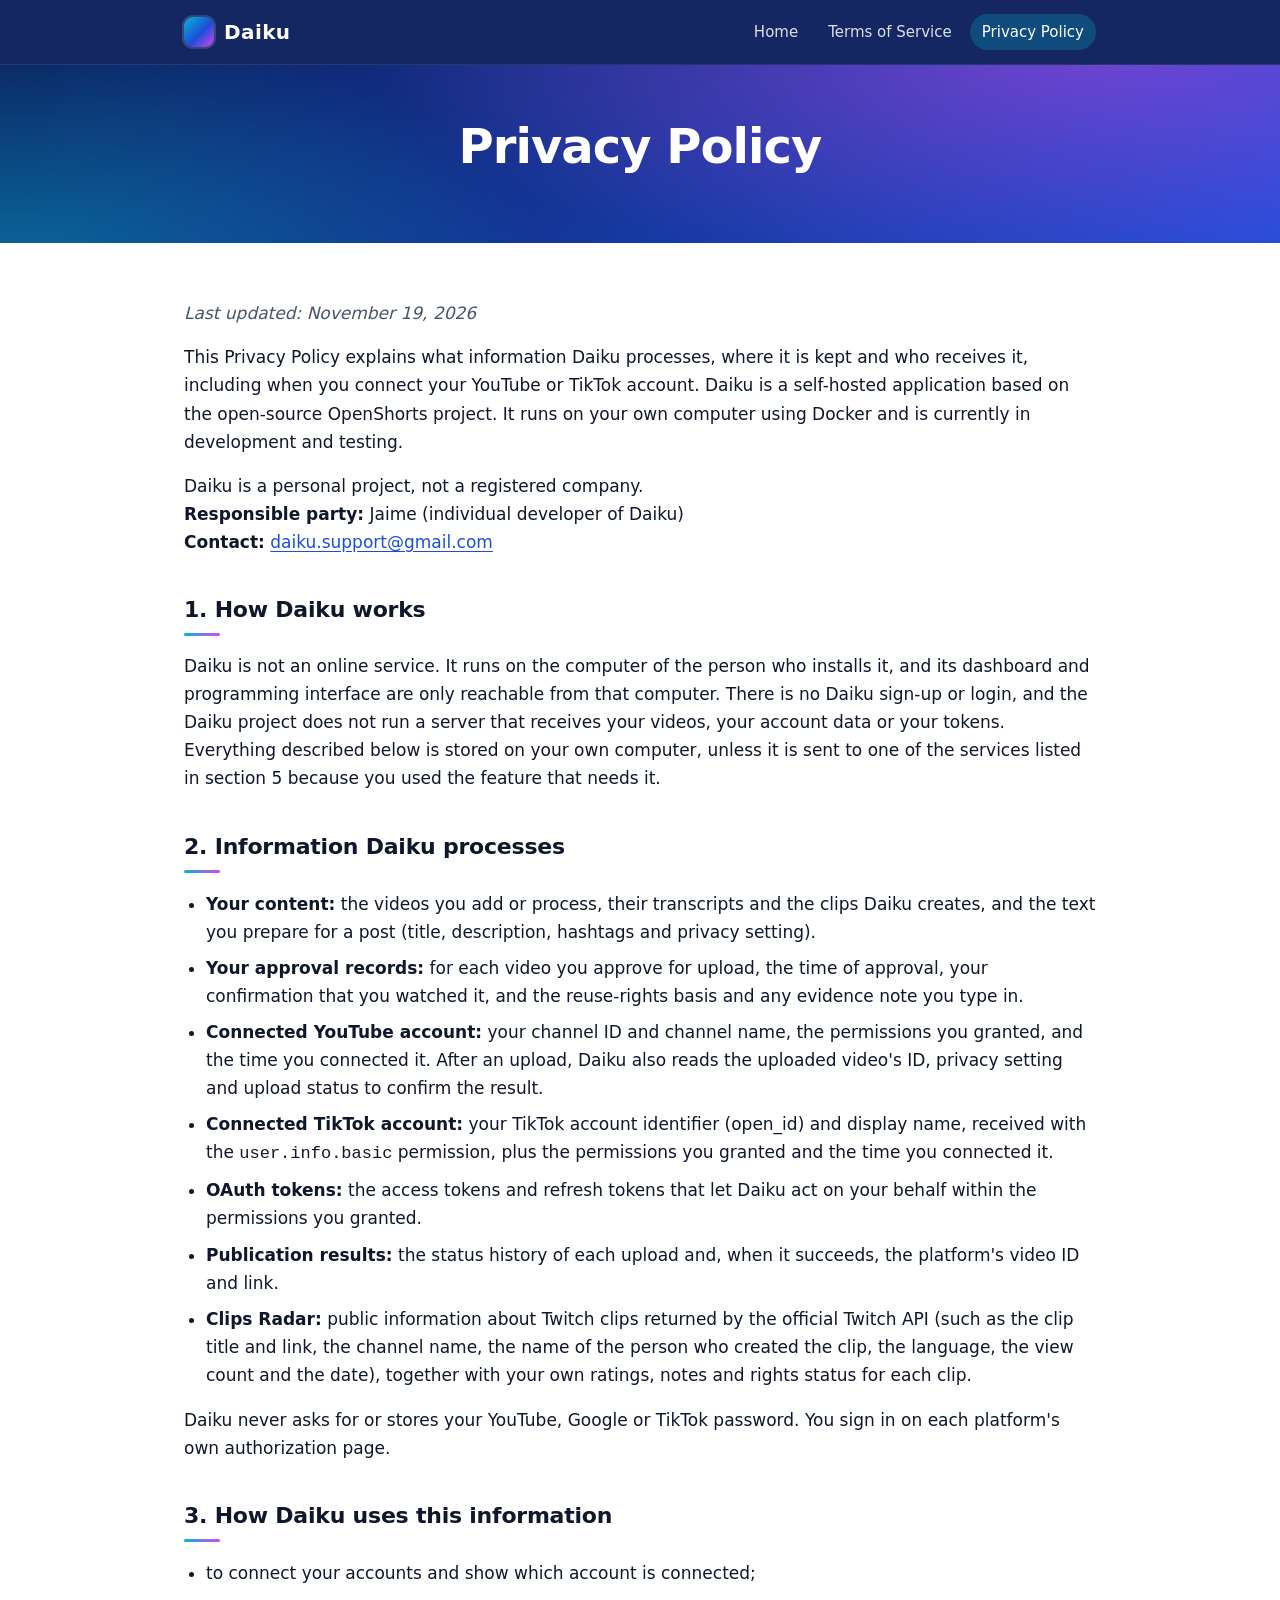
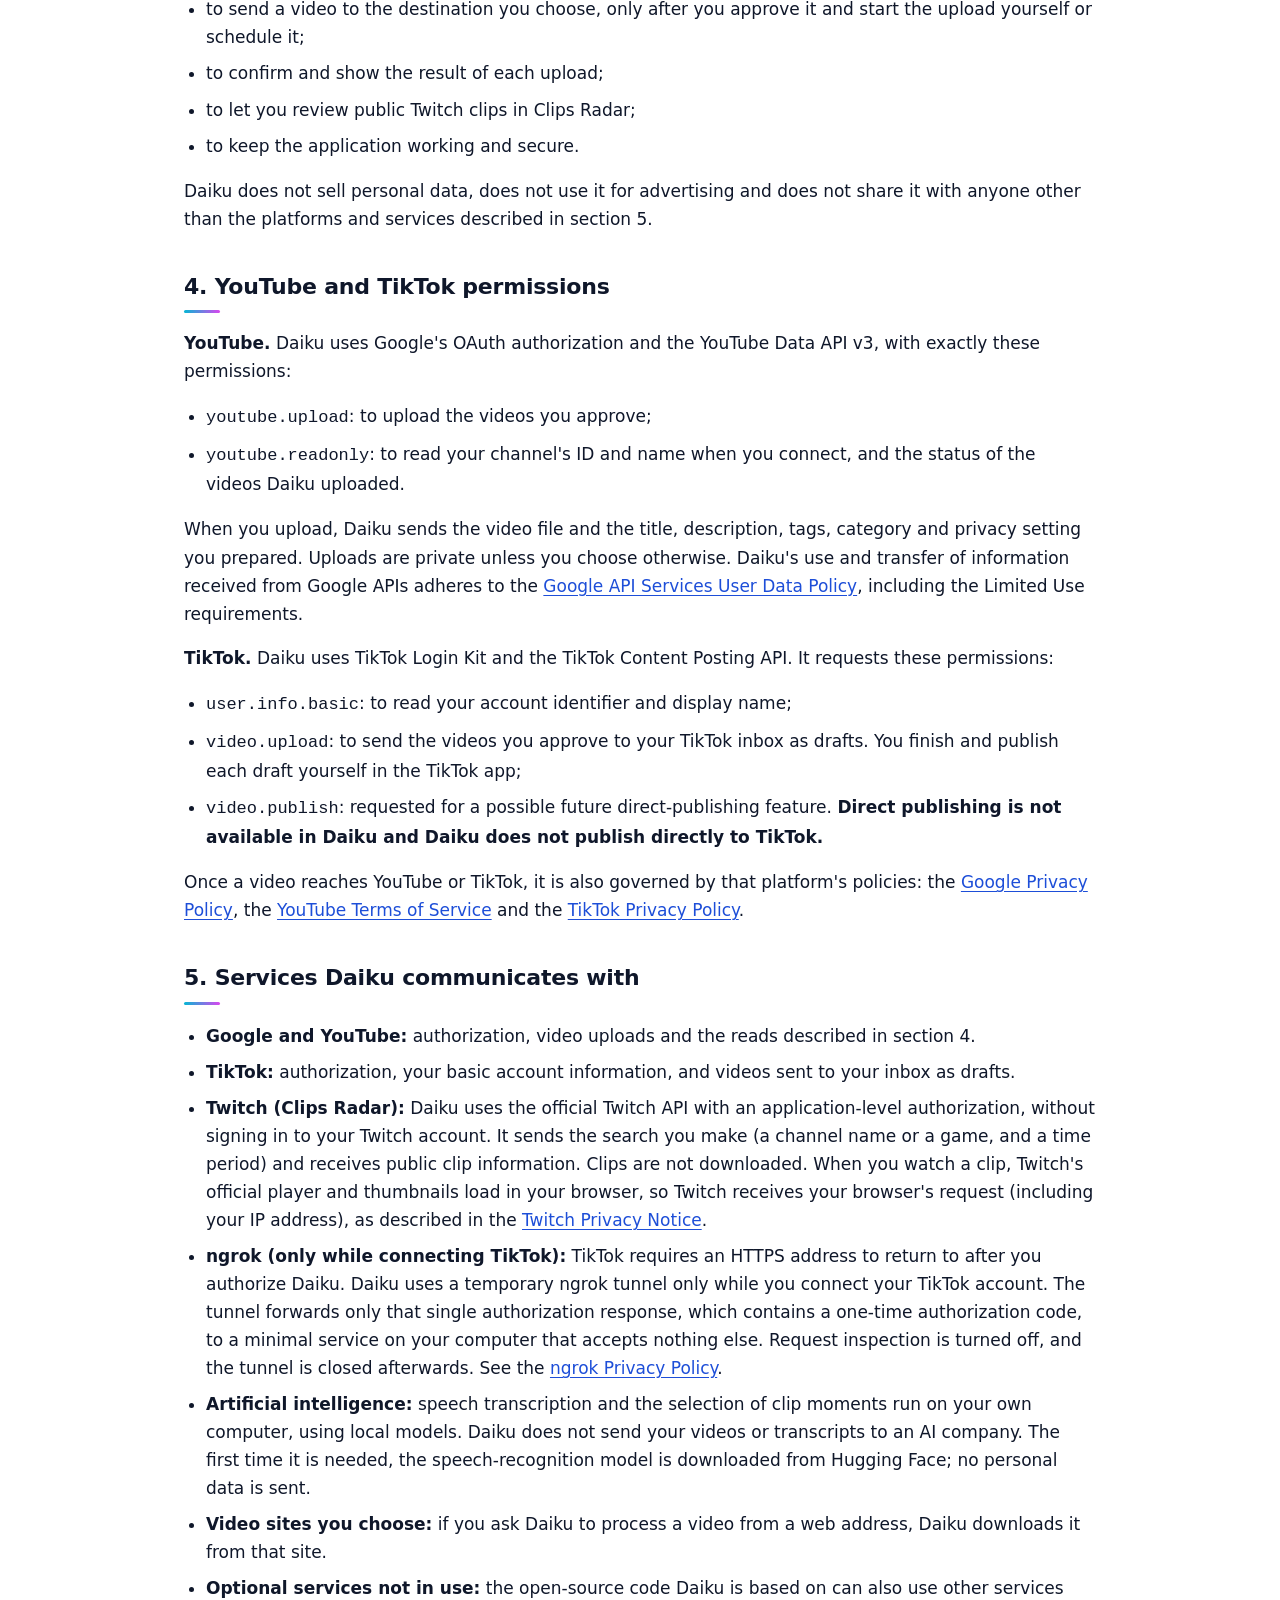
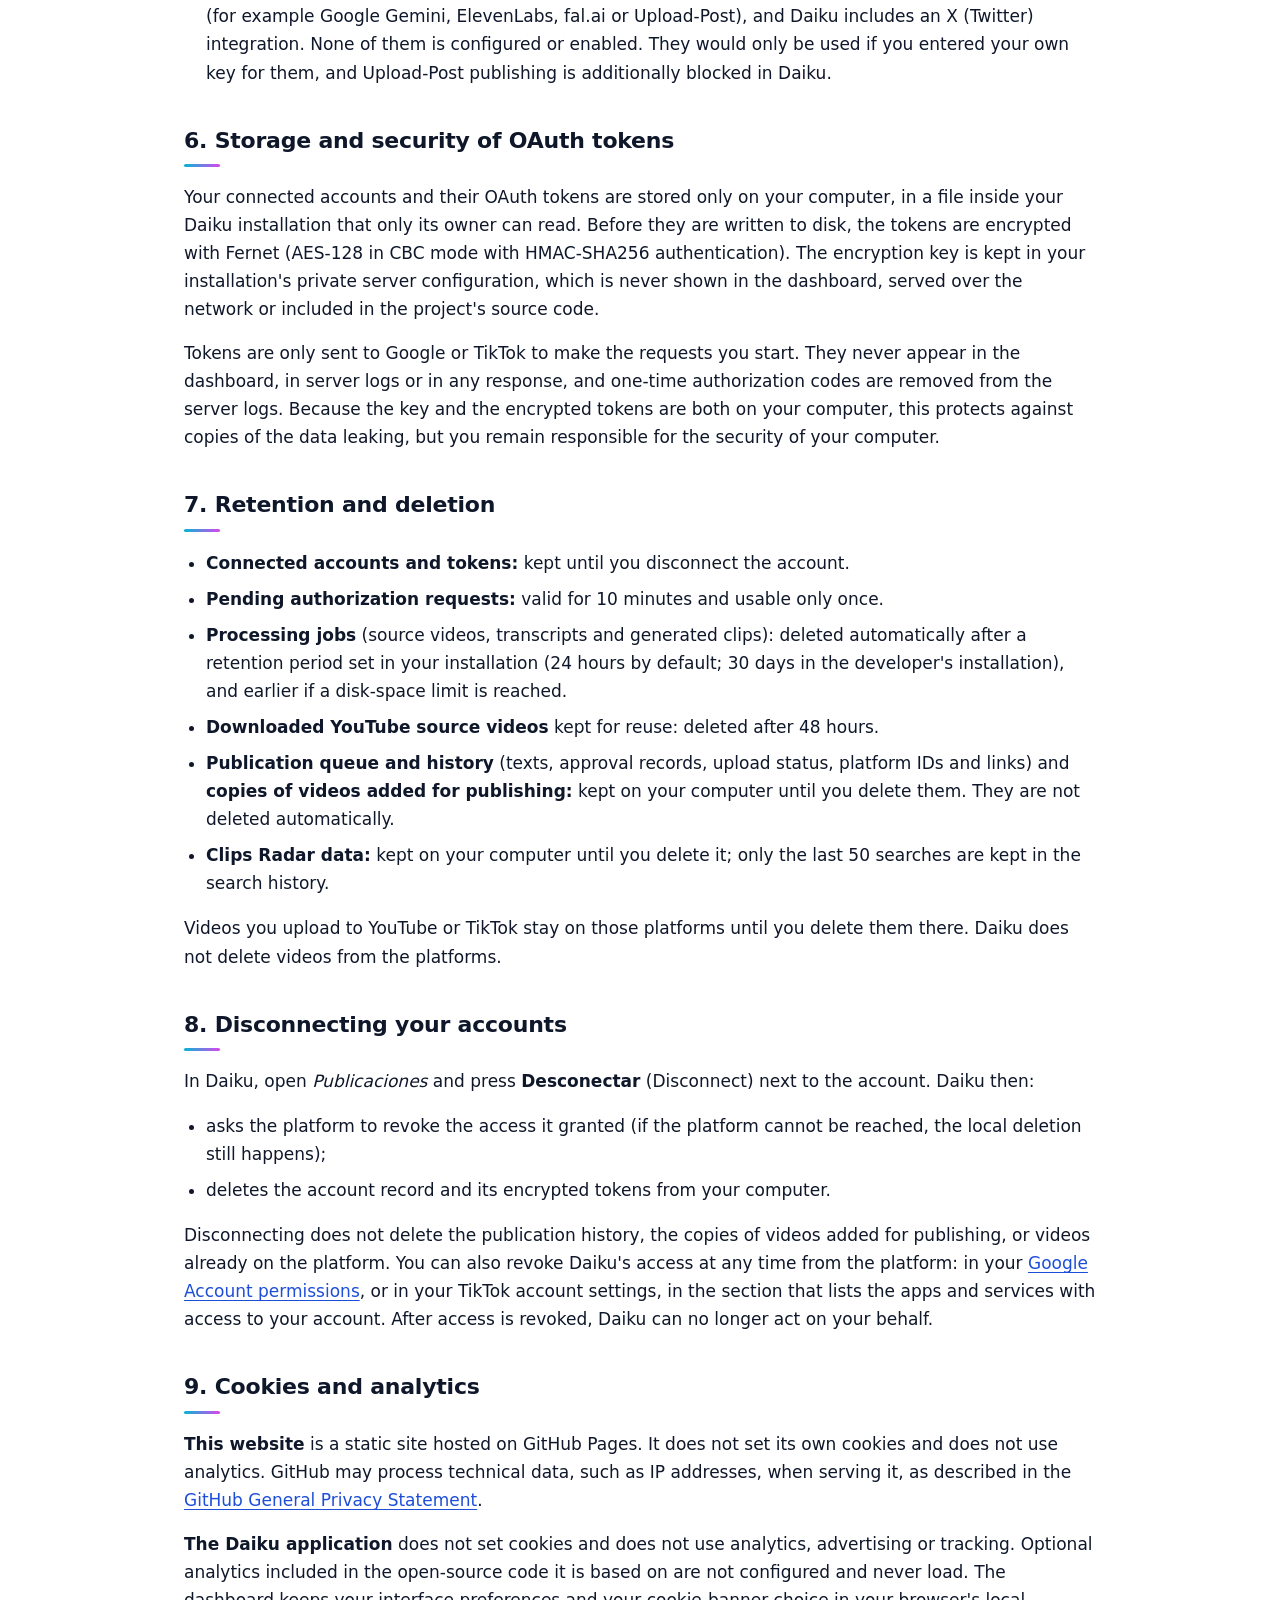
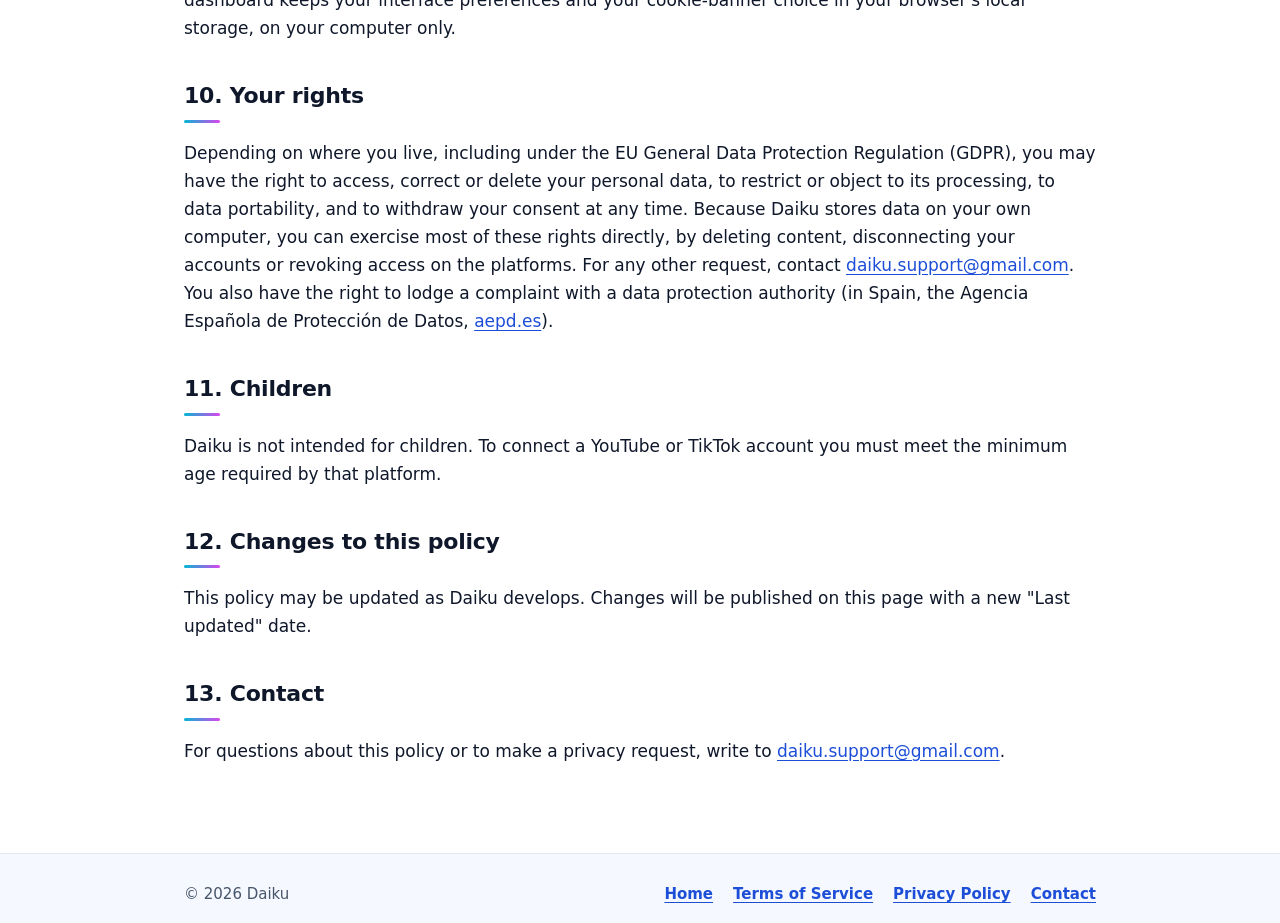
==== privacy/index.html @ e772967c "Daiku website: Home, Terms of Service and Privacy Policy" ====
<!DOCTYPE html>
<html lang="en">
<head>
  <meta charset="utf-8">
  <meta name="viewport" content="width=device-width, initial-scale=1">
  <title>Privacy Policy – Daiku</title>
  <meta name="description" content="Privacy Policy for Daiku.">
  <link rel="icon" href="data:,">
  <link rel="stylesheet" href="../assets/style.css">
</head>
<body>
  <header class="site-header">
    <div class="wrap">
      <a class="brand" href="../"><span class="brand-mark" aria-hidden="true"></span>Daiku</a>
      <nav class="nav" aria-label="Main">
        <a href="../">Home</a>
        <a href="../terms/">Terms of Service</a>
        <a href="./" aria-current="page">Privacy Policy</a>
      </nav>
    </div>
  </header>

  <section class="hero small">
    <div class="wrap"><h1>Privacy Policy</h1></div>
  </section>

  <main class="legal">
    <div class="wrap">
      <p class="meta">Last updated: November 19, 2026</p>
      <p>This Privacy Policy explains what information Daiku processes, where it is kept and who receives it, including when you connect your YouTube or TikTok account. Daiku is a self-hosted application based on the open-source OpenShorts project. It runs on your own computer using Docker and is currently in development and testing.</p>
      <p>Daiku is a personal project, not a registered company.<br>
        <strong>Responsible party:</strong> Jaime (individual developer of Daiku)<br>
        <strong>Contact:</strong> <a href="mailto:daiku.support@gmail.com">daiku.support@gmail.com</a></p>

      <h2>1. How Daiku works</h2>
      <p>Daiku is not an online service. It runs on the computer of the person who installs it, and its dashboard and programming interface are only reachable from that computer. There is no Daiku sign-up or login, and the Daiku project does not run a server that receives your videos, your account data or your tokens. Everything described below is stored on your own computer, unless it is sent to one of the services listed in section 5 because you used the feature that needs it.</p>

      <h2>2. Information Daiku processes</h2>
      <ul>
        <li><strong>Your content:</strong> the videos you add or process, their transcripts and the clips Daiku creates, and the text you prepare for a post (title, description, hashtags and privacy setting).</li>
        <li><strong>Your approval records:</strong> for each video you approve for upload, the time of approval, your confirmation that you watched it, and the reuse-rights basis and any evidence note you type in.</li>
        <li><strong>Connected YouTube account:</strong> your channel ID and channel name, the permissions you granted, and the time you connected it. After an upload, Daiku also reads the uploaded video's ID, privacy setting and upload status to confirm the result.</li>
        <li><strong>Connected TikTok account:</strong> your TikTok account identifier (open_id) and display name, received with the <code>user.info.basic</code> permission, plus the permissions you granted and the time you connected it.</li>
        <li><strong>OAuth tokens:</strong> the access tokens and refresh tokens that let Daiku act on your behalf within the permissions you granted.</li>
        <li><strong>Publication results:</strong> the status history of each upload and, when it succeeds, the platform's video ID and link.</li>
        <li><strong>Clips Radar:</strong> public information about Twitch clips returned by the official Twitch API (such as the clip title and link, the channel name, the name of the person who created the clip, the language, the view count and the date), together with your own ratings, notes and rights status for each clip.</li>
      </ul>
      <p>Daiku never asks for or stores your YouTube, Google or TikTok password. You sign in on each platform's own authorization page.</p>

      <h2>3. How Daiku uses this information</h2>
      <ul>
        <li>to connect your accounts and show which account is connected;</li>
        <li>to send a video to the destination you choose, only after you approve it and start the upload yourself or schedule it;</li>
        <li>to confirm and show the result of each upload;</li>
        <li>to let you review public Twitch clips in Clips Radar;</li>
        <li>to keep the application working and secure.</li>
      </ul>
      <p>Daiku does not sell personal data, does not use it for advertising and does not share it with anyone other than the platforms and services described in section 5.</p>

      <h2>4. YouTube and TikTok permissions</h2>
      <p><strong>YouTube.</strong> Daiku uses Google's OAuth authorization and the YouTube Data API v3, with exactly these permissions:</p>
      <ul>
        <li><code>youtube.upload</code>: to upload the videos you approve;</li>
        <li><code>youtube.readonly</code>: to read your channel's ID and name when you connect, and the status of the videos Daiku uploaded.</li>
      </ul>
      <p>When you upload, Daiku sends the video file and the title, description, tags, category and privacy setting you prepared. Uploads are private unless you choose otherwise. Daiku's use and transfer of information received from Google APIs adheres to the <a href="https://developers.google.com/terms/api-services-user-data-policy">Google API Services User Data Policy</a>, including the Limited Use requirements.</p>
      <p><strong>TikTok.</strong> Daiku uses TikTok Login Kit and the TikTok Content Posting API. It requests these permissions:</p>
      <ul>
        <li><code>user.info.basic</code>: to read your account identifier and display name;</li>
        <li><code>video.upload</code>: to send the videos you approve to your TikTok inbox as drafts. You finish and publish each draft yourself in the TikTok app;</li>
        <li><code>video.publish</code>: requested for a possible future direct-publishing feature. <strong>Direct publishing is not available in Daiku and Daiku does not publish directly to TikTok.</strong></li>
      </ul>
      <p>Once a video reaches YouTube or TikTok, it is also governed by that platform's policies: the <a href="https://policies.google.com/privacy">Google Privacy Policy</a>, the <a href="https://www.youtube.com/t/terms">YouTube Terms of Service</a> and the <a href="https://www.tiktok.com/legal/privacy-policy">TikTok Privacy Policy</a>.</p>

      <h2>5. Services Daiku communicates with</h2>
      <ul>
        <li><strong>Google and YouTube:</strong> authorization, video uploads and the reads described in section 4.</li>
        <li><strong>TikTok:</strong> authorization, your basic account information, and videos sent to your inbox as drafts.</li>
        <li><strong>Twitch (Clips Radar):</strong> Daiku uses the official Twitch API with an application-level authorization, without signing in to your Twitch account. It sends the search you make (a channel name or a game, and a time period) and receives public clip information. Clips are not downloaded. When you watch a clip, Twitch's official player and thumbnails load in your browser, so Twitch receives your browser's request (including your IP address), as described in the <a href="https://www.twitch.tv/p/legal/privacy-notice/">Twitch Privacy Notice</a>.</li>
        <li><strong>ngrok (only while connecting TikTok):</strong> TikTok requires an HTTPS address to return to after you authorize Daiku. Daiku uses a temporary ngrok tunnel only while you connect your TikTok account. The tunnel forwards only that single authorization response, which contains a one-time authorization code, to a minimal service on your computer that accepts nothing else. Request inspection is turned off, and the tunnel is closed afterwards. See the <a href="https://ngrok.com/privacy">ngrok Privacy Policy</a>.</li>
        <li><strong>Artificial intelligence:</strong> speech transcription and the selection of clip moments run on your own computer, using local models. Daiku does not send your videos or transcripts to an AI company. The first time it is needed, the speech-recognition model is downloaded from Hugging Face; no personal data is sent.</li>
        <li><strong>Video sites you choose:</strong> if you ask Daiku to process a video from a web address, Daiku downloads it from that site.</li>
        <li><strong>Optional services not in use:</strong> the open-source code Daiku is based on can also use other services (for example Google Gemini, ElevenLabs, fal.ai or Upload-Post), and Daiku includes an X (Twitter) integration. None of them is configured or enabled. They would only be used if you entered your own key for them, and Upload-Post publishing is additionally blocked in Daiku.</li>
      </ul>

      <h2>6. Storage and security of OAuth tokens</h2>
      <p>Your connected accounts and their OAuth tokens are stored only on your computer, in a file inside your Daiku installation that only its owner can read. Before they are written to disk, the tokens are encrypted with Fernet (AES-128 in CBC mode with HMAC-SHA256 authentication). The encryption key is kept in your installation's private server configuration, which is never shown in the dashboard, served over the network or included in the project's source code.</p>
      <p>Tokens are only sent to Google or TikTok to make the requests you start. They never appear in the dashboard, in server logs or in any response, and one-time authorization codes are removed from the server logs. Because the key and the encrypted tokens are both on your computer, this protects against copies of the data leaking, but you remain responsible for the security of your computer.</p>

      <h2>7. Retention and deletion</h2>
      <ul>
        <li><strong>Connected accounts and tokens:</strong> kept until you disconnect the account.</li>
        <li><strong>Pending authorization requests:</strong> valid for 10 minutes and usable only once.</li>
        <li><strong>Processing jobs</strong> (source videos, transcripts and generated clips): deleted automatically after a retention period set in your installation (24 hours by default; 30 days in the developer's installation), and earlier if a disk-space limit is reached.</li>
        <li><strong>Downloaded YouTube source videos</strong> kept for reuse: deleted after 48 hours.</li>
        <li><strong>Publication queue and history</strong> (texts, approval records, upload status, platform IDs and links) and <strong>copies of videos added for publishing:</strong> kept on your computer until you delete them. They are not deleted automatically.</li>
        <li><strong>Clips Radar data:</strong> kept on your computer until you delete it; only the last 50 searches are kept in the search history.</li>
      </ul>
      <p>Videos you upload to YouTube or TikTok stay on those platforms until you delete them there. Daiku does not delete videos from the platforms.</p>

      <h2>8. Disconnecting your accounts</h2>
      <p>In Daiku, open <em>Publicaciones</em> and press <strong>Desconectar</strong> (Disconnect) next to the account. Daiku then:</p>
      <ul>
        <li>asks the platform to revoke the access it granted (if the platform cannot be reached, the local deletion still happens);</li>
        <li>deletes the account record and its encrypted tokens from your computer.</li>
      </ul>
      <p>Disconnecting does not delete the publication history, the copies of videos added for publishing, or videos already on the platform. You can also revoke Daiku's access at any time from the platform: in your <a href="https://myaccount.google.com/permissions">Google Account permissions</a>, or in your TikTok account settings, in the section that lists the apps and services with access to your account. After access is revoked, Daiku can no longer act on your behalf.</p>

      <h2>9. Cookies and analytics</h2>
      <p><strong>This website</strong> is a static site hosted on GitHub Pages. It does not set its own cookies and does not use analytics. GitHub may process technical data, such as IP addresses, when serving it, as described in the <a href="https://docs.github.com/en/site-policy/privacy-policies/github-general-privacy-statement">GitHub General Privacy Statement</a>.</p>
      <p><strong>The Daiku application</strong> does not set cookies and does not use analytics, advertising or tracking. Optional analytics included in the open-source code it is based on are not configured and never load. The dashboard keeps your interface preferences and your cookie-banner choice in your browser's local storage, on your computer only.</p>

      <h2>10. Your rights</h2>
      <p>Depending on where you live, including under the EU General Data Protection Regulation (GDPR), you may have the right to access, correct or delete your personal data, to restrict or object to its processing, to data portability, and to withdraw your consent at any time. Because Daiku stores data on your own computer, you can exercise most of these rights directly, by deleting content, disconnecting your accounts or revoking access on the platforms. For any other request, contact <a href="mailto:daiku.support@gmail.com">daiku.support@gmail.com</a>. You also have the right to lodge a complaint with a data protection authority (in Spain, the Agencia Española de Protección de Datos, <a href="https://www.aepd.es">aepd.es</a>).</p>

      <h2>11. Children</h2>
      <p>Daiku is not intended for children. To connect a YouTube or TikTok account you must meet the minimum age required by that platform.</p>

      <h2>12. Changes to this policy</h2>
      <p>This policy may be updated as Daiku develops. Changes will be published on this page with a new "Last updated" date.</p>

      <h2>13. Contact</h2>
      <p>For questions about this policy or to make a privacy request, write to <a href="mailto:daiku.support@gmail.com">daiku.support@gmail.com</a>.</p>
    </div>
  </main>

  <footer class="site-footer">
    <div class="wrap">
      <span>© 2026 Daiku</span>
      <nav class="footer-links" aria-label="Legal">
        <a href="../">Home</a>
        <a href="../terms/">Terms of Service</a>
        <a href="./">Privacy Policy</a>
        <a href="mailto:daiku.support@gmail.com">Contact</a>
      </nav>
    </div>
  </footer>
</body>
</html>
---- assets/style.css ----
:root {
  --blue: #1d4ed8;
  --blue-dark: #0b1f5c;
  --cyan: #06b6d4;
  --magenta: #d946ef;
  --white: #ffffff;
  --ink: #0f172a;
  --muted: #475569;
  --line: #e2e8f0;
  --soft: #f5f8ff;
  --radius: 14px;
  --max: 960px;
}

* { box-sizing: border-box; }

html { -webkit-text-size-adjust: 100%; }

body {
  margin: 0;
  font-family: "Inter", system-ui, -apple-system, "Segoe UI", Roboto, Helvetica, Arial, sans-serif;
  font-size: 17px;
  line-height: 1.65;
  color: var(--ink);
  background: var(--white);
}

a { color: var(--blue); text-underline-offset: 3px; }
a:hover { color: var(--magenta); }
a:focus-visible { outline: 3px solid var(--cyan); outline-offset: 2px; border-radius: 4px; }

.wrap { width: 100%; max-width: var(--max); margin: 0 auto; padding: 0 24px; }

/* Header */
.site-header {
  position: sticky; top: 0; z-index: 10;
  background: rgba(11, 31, 92, 0.96);
  backdrop-filter: blur(8px);
  border-bottom: 1px solid rgba(255,255,255,0.08);
}
.site-header .wrap {
  display: flex; align-items: center; justify-content: space-between;
  gap: 16px; min-height: 64px; flex-wrap: wrap;
}
.brand {
  display: inline-flex; align-items: center; gap: 10px;
  color: var(--white); text-decoration: none; font-weight: 800; font-size: 20px; letter-spacing: 0.02em;
}
.brand:hover { color: var(--white); }
.brand-mark {
  width: 30px; height: 30px; border-radius: 9px;
  background: linear-gradient(135deg, var(--cyan), var(--blue) 55%, var(--magenta));
  box-shadow: 0 0 0 2px rgba(255,255,255,0.15);
}
.nav { display: flex; flex-wrap: wrap; gap: 4px 6px; }
.nav a {
  color: rgba(255,255,255,0.85); text-decoration: none; font-size: 15px; font-weight: 500;
  padding: 6px 12px; border-radius: 999px;
}
.nav a:hover { color: var(--white); background: rgba(255,255,255,0.1); }
.nav a[aria-current="page"] { color: var(--white); background: rgba(6,182,212,0.25); }

/* Hero */
.hero {
  position: relative; overflow: hidden; color: var(--white); text-align: center;
  background:
    radial-gradient(1200px 400px at 85% -10%, rgba(217,70,239,0.45), transparent 60%),
    radial-gradient(900px 400px at 0% 110%, rgba(6,182,212,0.45), transparent 60%),
    linear-gradient(135deg, var(--blue-dark), var(--blue));
  padding: 88px 0 96px;
}
.hero.small { padding: 56px 0 60px; }
.hero h1 { margin: 0 0 12px; font-size: clamp(40px, 8vw, 72px); line-height: 1.05; letter-spacing: -0.02em; }
.hero.small h1 { font-size: clamp(32px, 6vw, 48px); }
.hero p { margin: 0 auto; max-width: 620px; font-size: clamp(18px, 2.6vw, 22px); color: rgba(255,255,255,0.9); }
.badge {
  display: inline-block; margin-top: 24px; padding: 6px 14px; border-radius: 999px;
  font-size: 14px; font-weight: 600; letter-spacing: 0.02em;
  color: var(--white); background: rgba(217,70,239,0.25); border: 1px solid rgba(217,70,239,0.6);
}

/* Content */
main { padding: 56px 0 72px; }
.section + .section { margin-top: 56px; }
h2 { font-size: 28px; line-height: 1.25; margin: 0 0 16px; letter-spacing: -0.01em; }
h2::after {
  content: ""; display: block; width: 48px; height: 4px; margin-top: 10px; border-radius: 4px;
  background: linear-gradient(90deg, var(--cyan), var(--magenta));
}
.legal h2 { font-size: 22px; margin-top: 40px; }
.legal h2::after { width: 36px; height: 3px; }
p { margin: 0 0 16px; }
.lead { font-size: 19px; color: var(--muted); }
.meta { color: var(--muted); font-style: italic; }

.grid {
  display: grid; gap: 16px;
  grid-template-columns: repeat(auto-fit, minmax(260px, 1fr));
}
.card {
  border: 1px solid var(--line); border-radius: var(--radius); padding: 20px 22px;
  background: var(--soft);
  border-top: 4px solid var(--cyan);
}
.card:nth-child(3n+2) { border-top-color: var(--blue); }
.card:nth-child(3n) { border-top-color: var(--magenta); }
.card h3 { margin: 0 0 6px; font-size: 18px; }
.card p { margin: 0; color: var(--muted); font-size: 16px; }

.notice {
  border-left: 4px solid var(--magenta); background: #fdf4ff; border-radius: 8px;
  padding: 16px 20px; margin: 0 0 16px;
}
.legal ul { padding-left: 22px; }
.legal li { margin-bottom: 8px; }
.pending { background: #fef3c7; color: #7c2d12; font-weight: 700; padding: 0 4px; border-radius: 4px; }

/* Footer */
.site-footer { border-top: 1px solid var(--line); background: var(--soft); padding: 28px 0; font-size: 15px; color: var(--muted); }
.site-footer .wrap { display: flex; flex-wrap: wrap; gap: 12px 24px; align-items: center; justify-content: space-between; }
.footer-links { display: flex; flex-wrap: wrap; gap: 8px 20px; }
.footer-links a { font-weight: 600; }

@media (max-width: 600px) {
  body { font-size: 16px; }
  .site-header .wrap { padding-top: 10px; padding-bottom: 10px; }
  .nav a { padding: 6px 10px; font-size: 14px; }
  .hero { padding: 64px 0 72px; }
  main { padding: 40px 0 56px; }
}
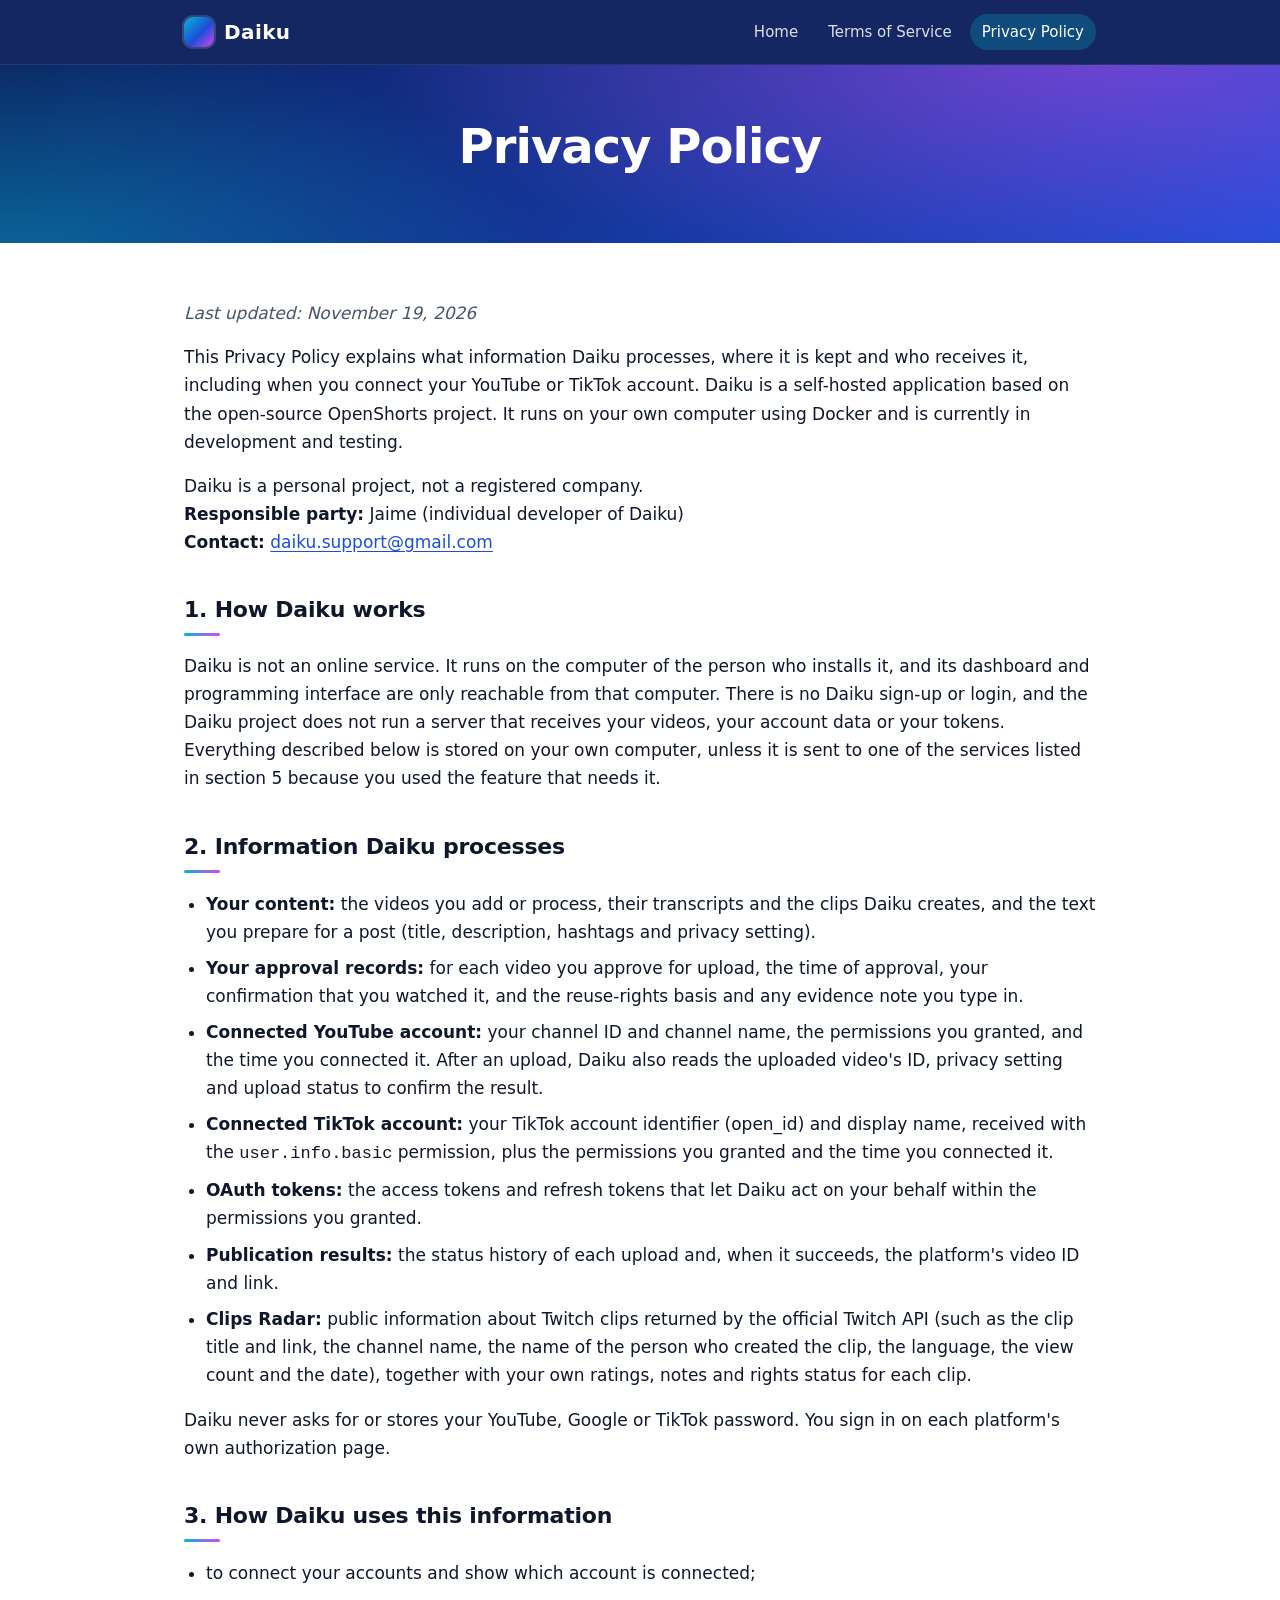
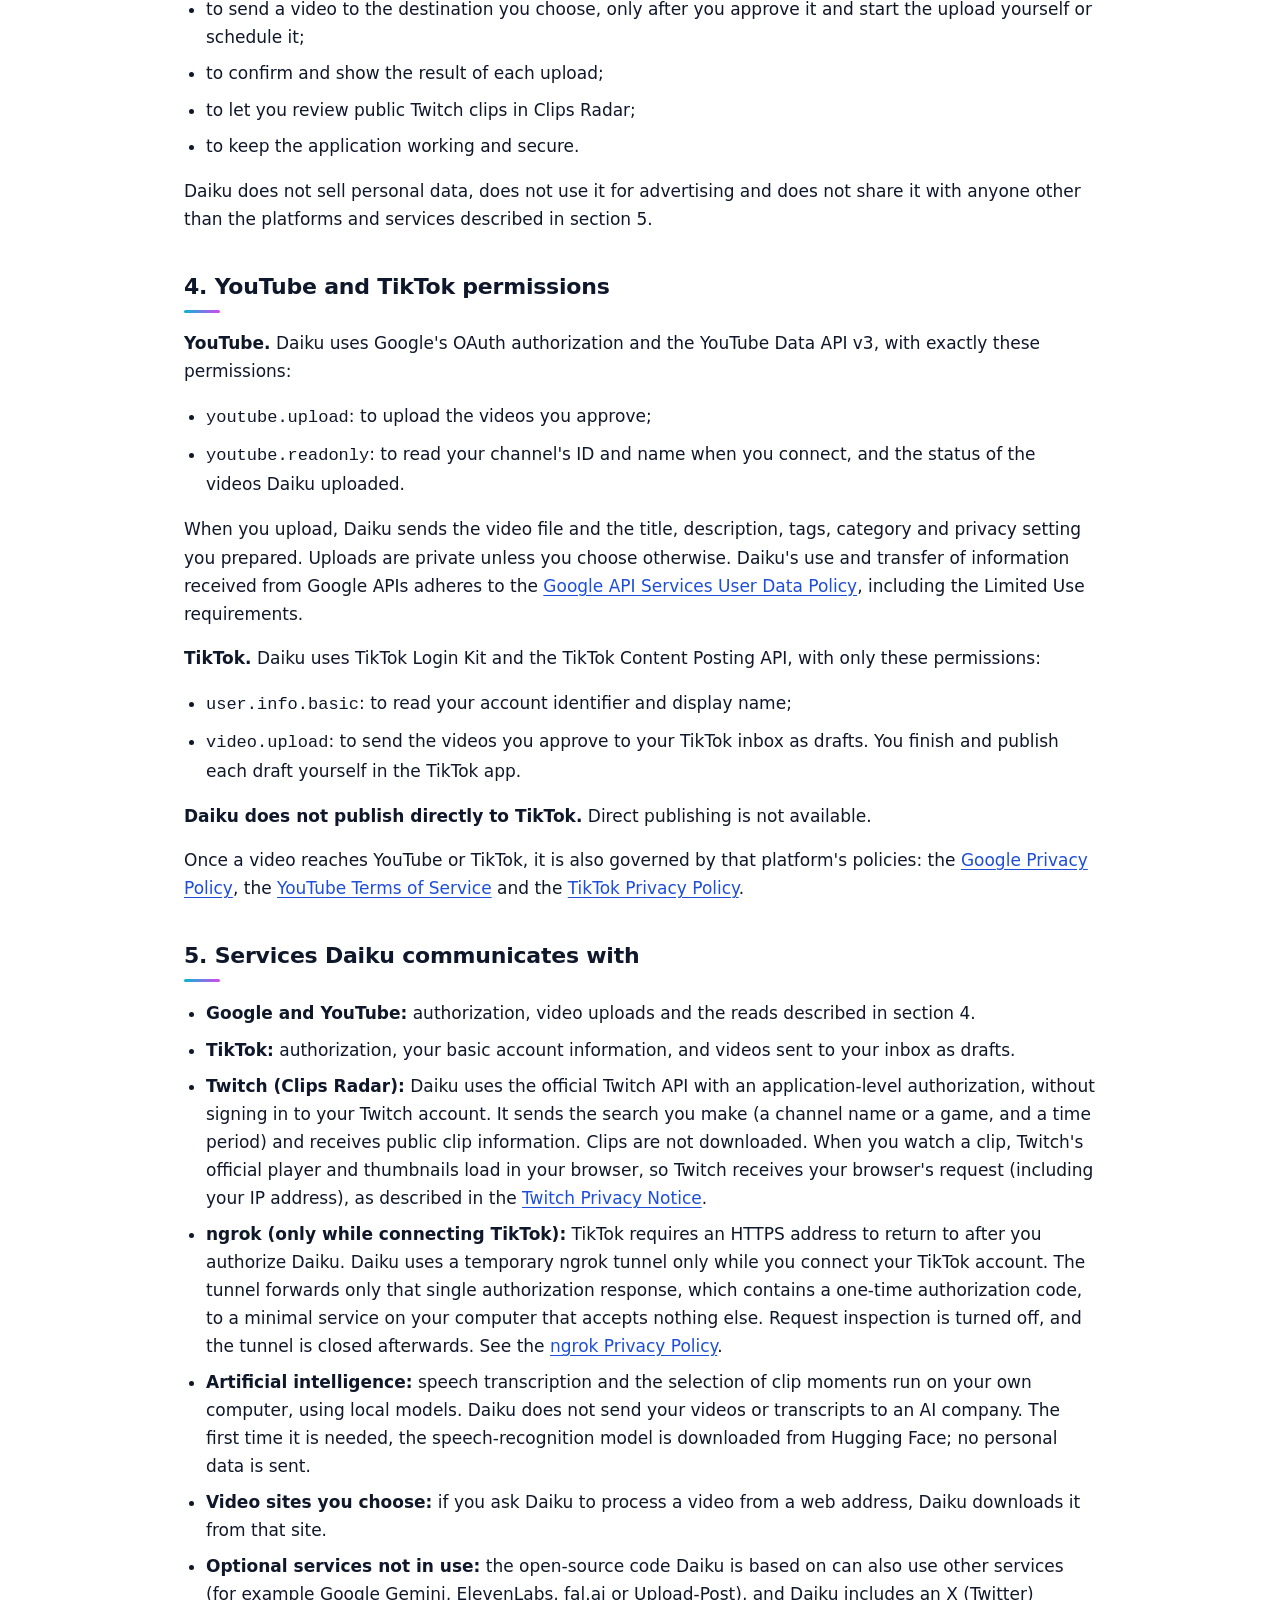
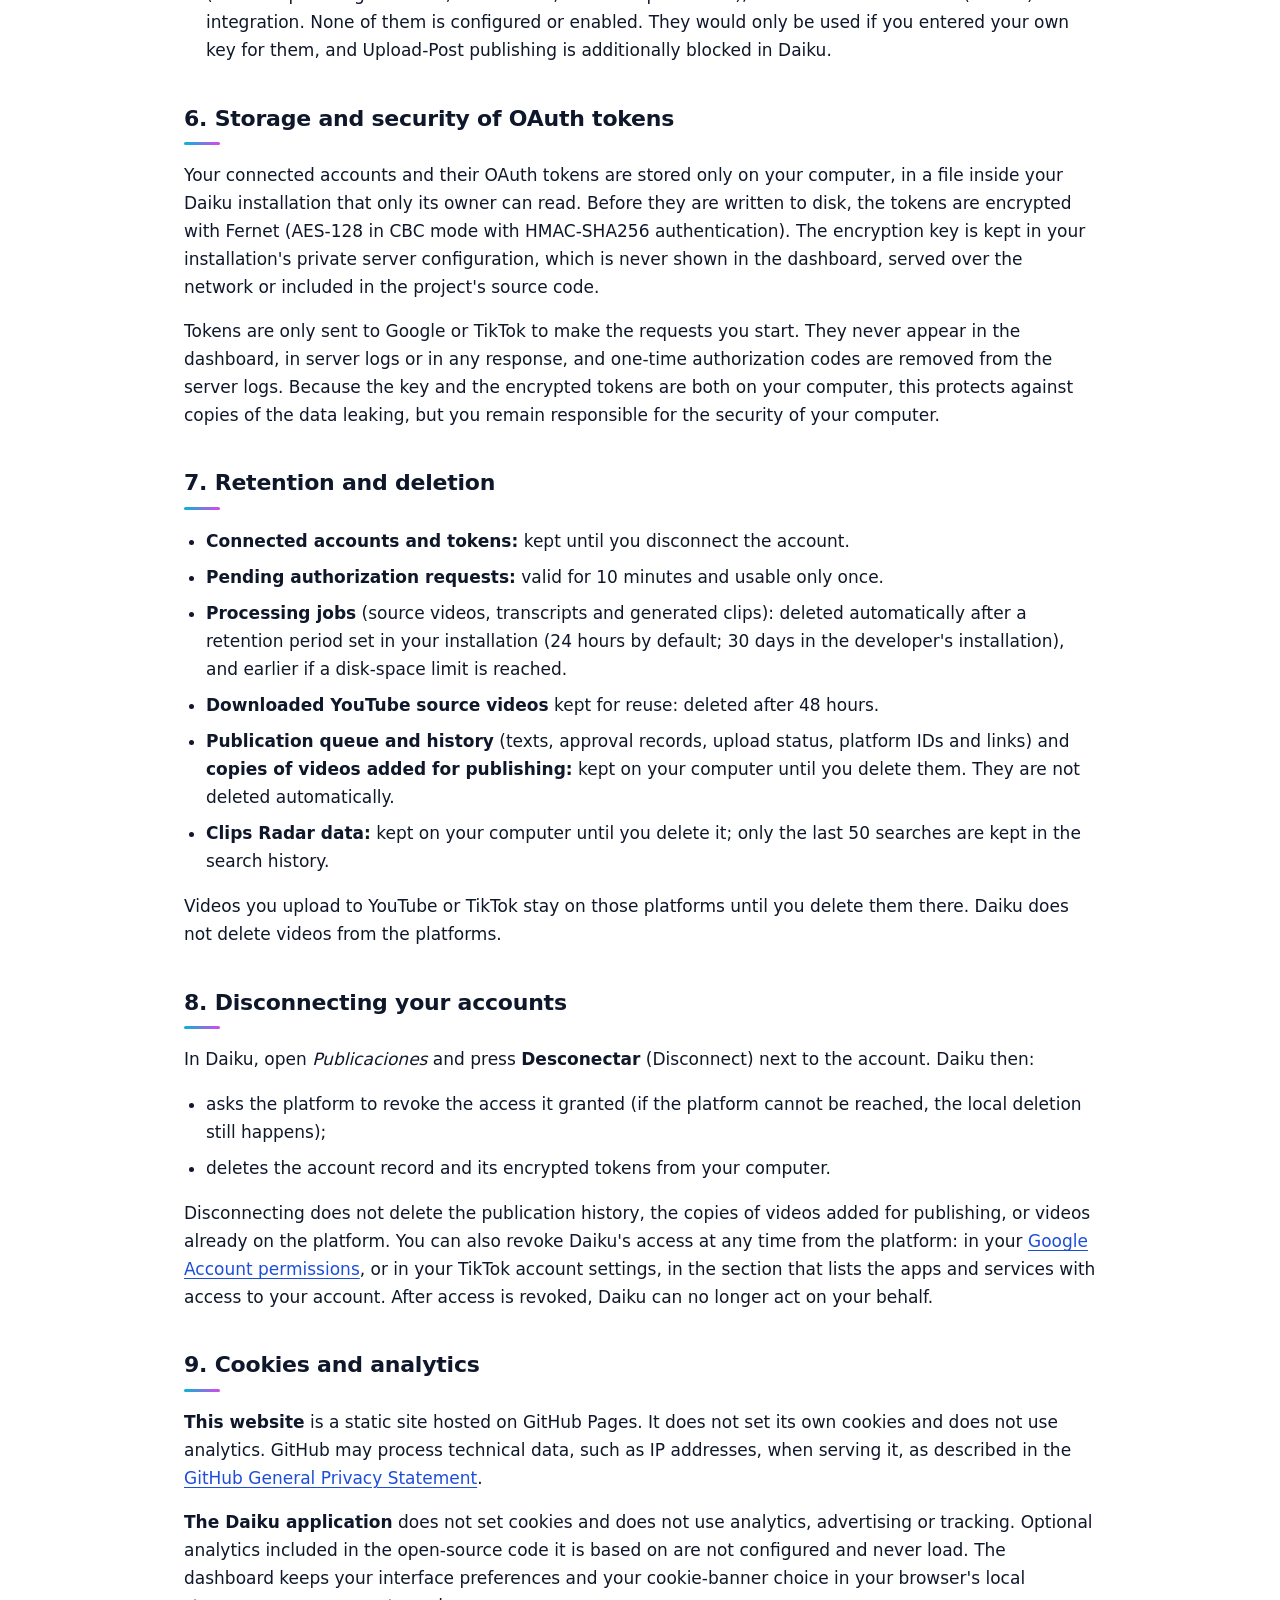
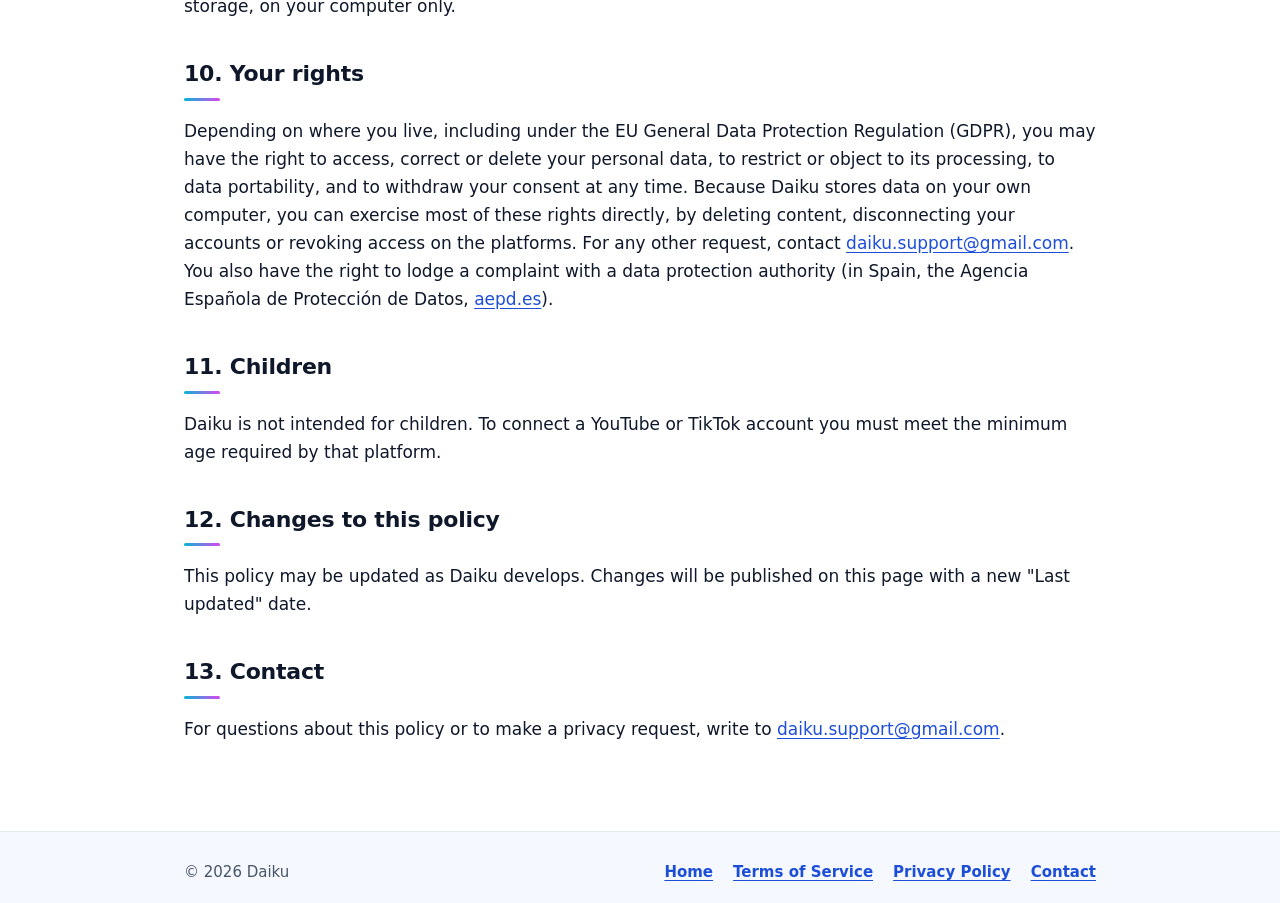
==== commit 9c74f7f8: "Privacy Policy: list only the TikTok permissions in use (user.info.basic, video.upload) Direct publi" ====
--- a/privacy/index.html
+++ b/privacy/index.html
@@ -64,12 +64,12 @@
         <li><code>youtube.readonly</code>: to read your channel's ID and name when you connect, and the status of the videos Daiku uploaded.</li>
       </ul>
       <p>When you upload, Daiku sends the video file and the title, description, tags, category and privacy setting you prepared. Uploads are private unless you choose otherwise. Daiku's use and transfer of information received from Google APIs adheres to the <a href="https://developers.google.com/terms/api-services-user-data-policy">Google API Services User Data Policy</a>, including the Limited Use requirements.</p>
-      <p><strong>TikTok.</strong> Daiku uses TikTok Login Kit and the TikTok Content Posting API. It requests these permissions:</p>
+      <p><strong>TikTok.</strong> Daiku uses TikTok Login Kit and the TikTok Content Posting API, with only these permissions:</p>
       <ul>
         <li><code>user.info.basic</code>: to read your account identifier and display name;</li>
-        <li><code>video.upload</code>: to send the videos you approve to your TikTok inbox as drafts. You finish and publish each draft yourself in the TikTok app;</li>
-        <li><code>video.publish</code>: requested for a possible future direct-publishing feature. <strong>Direct publishing is not available in Daiku and Daiku does not publish directly to TikTok.</strong></li>
+        <li><code>video.upload</code>: to send the videos you approve to your TikTok inbox as drafts. You finish and publish each draft yourself in the TikTok app.</li>
       </ul>
+      <p><strong>Daiku does not publish directly to TikTok.</strong> Direct publishing is not available.</p>
       <p>Once a video reaches YouTube or TikTok, it is also governed by that platform's policies: the <a href="https://policies.google.com/privacy">Google Privacy Policy</a>, the <a href="https://www.youtube.com/t/terms">YouTube Terms of Service</a> and the <a href="https://www.tiktok.com/legal/privacy-policy">TikTok Privacy Policy</a>.</p>
 
       <h2>5. Services Daiku communicates with</h2>
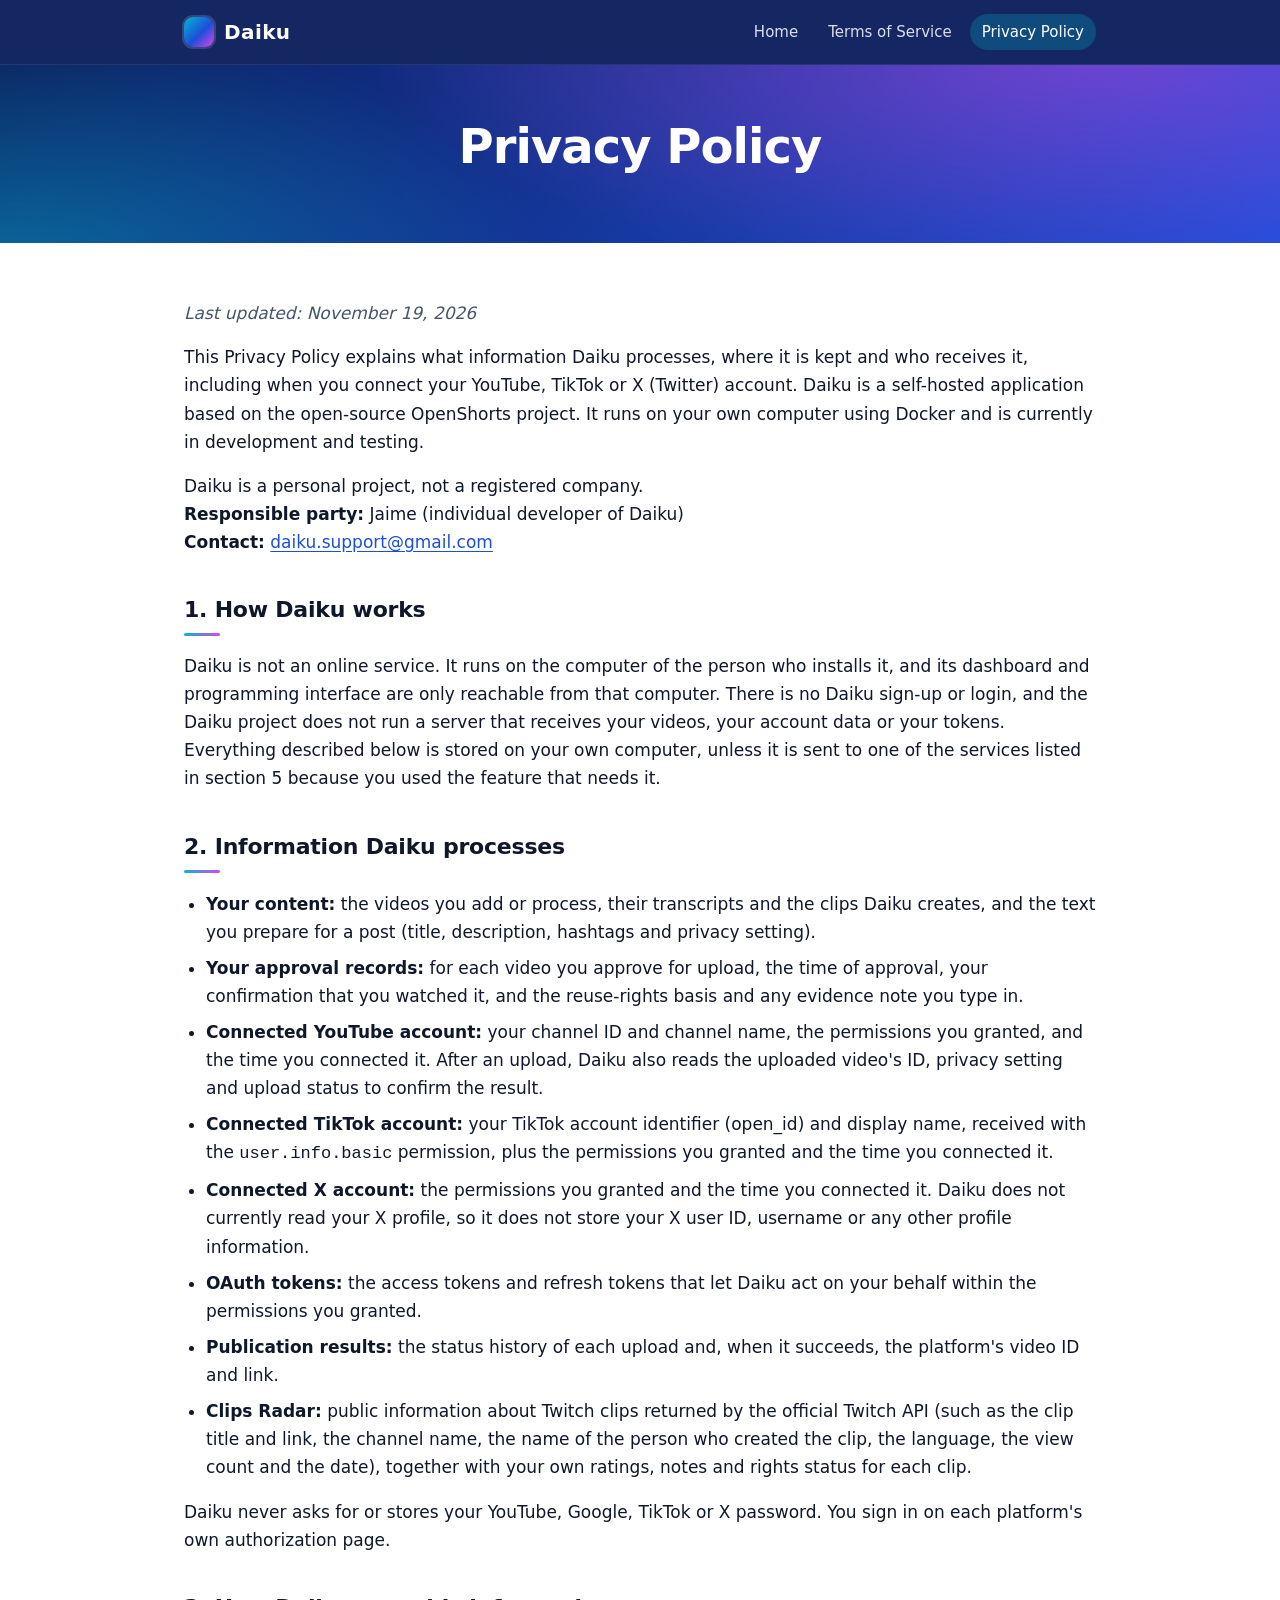
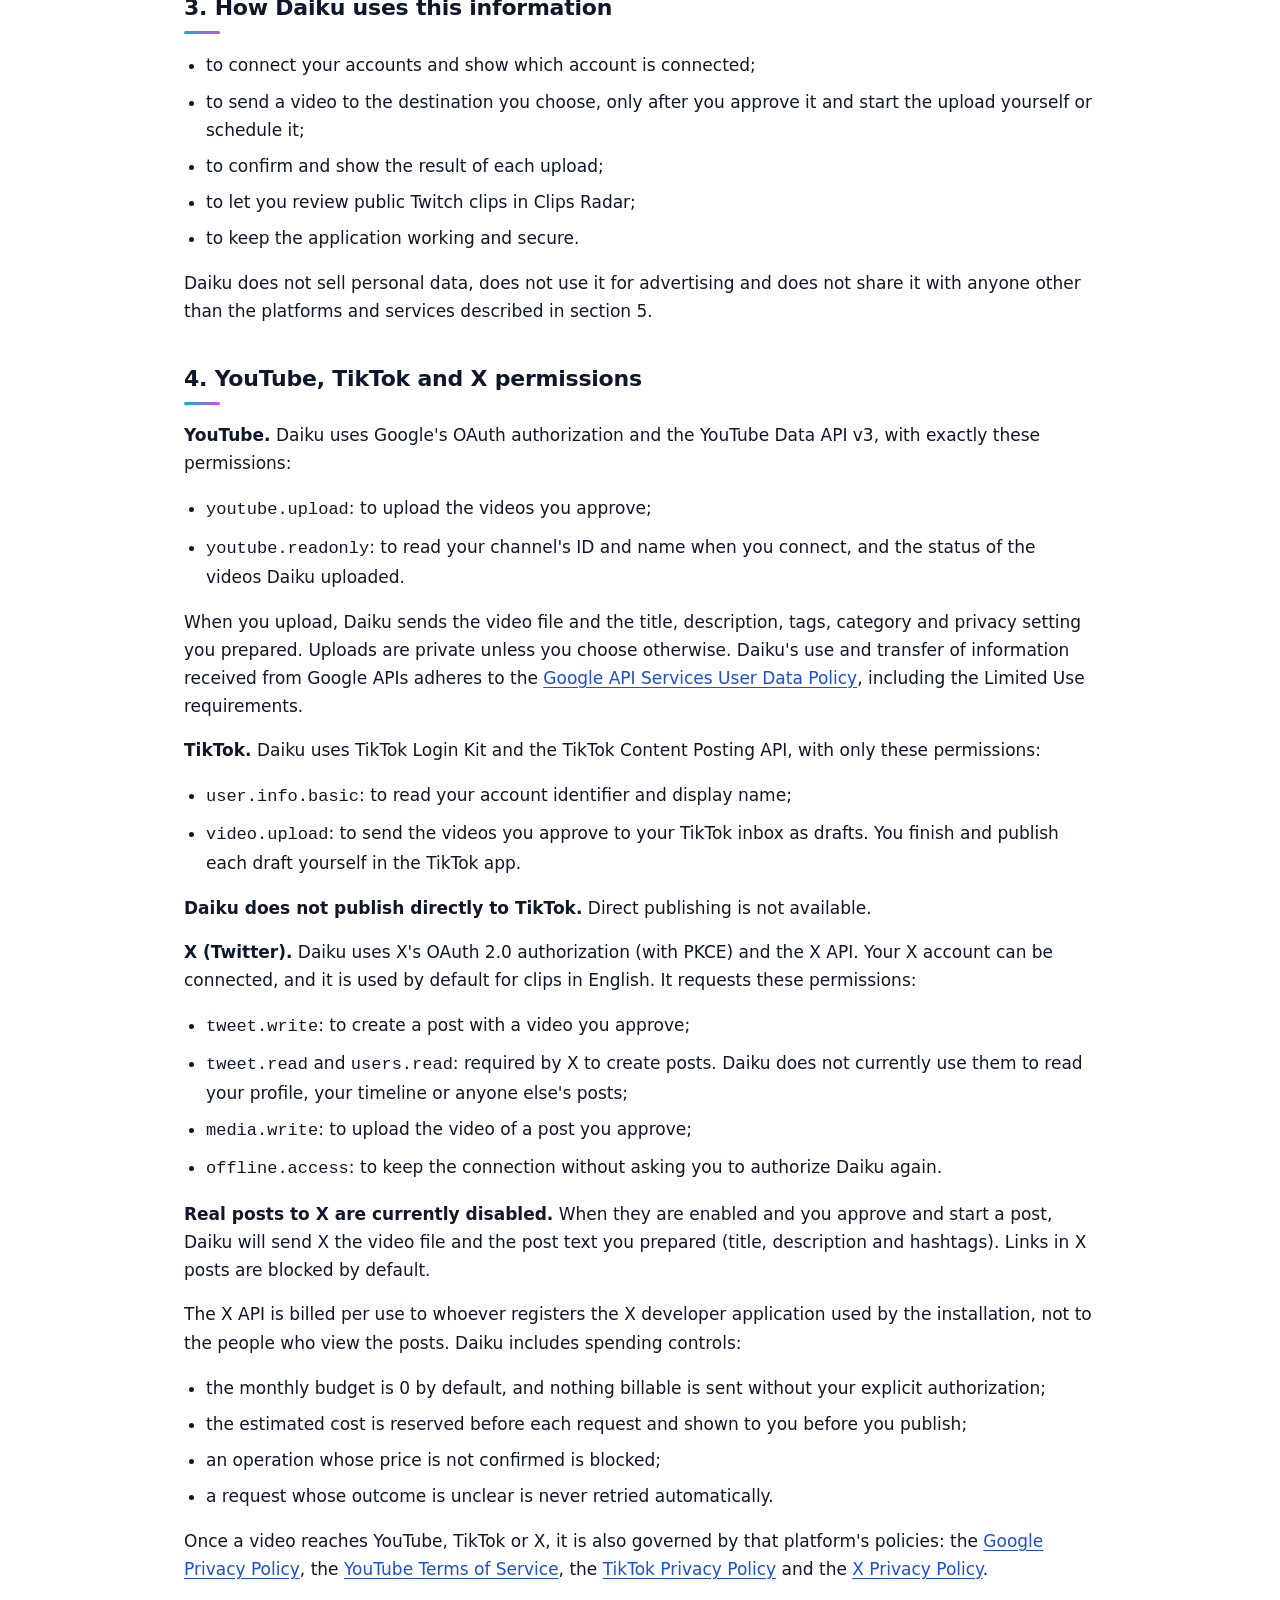
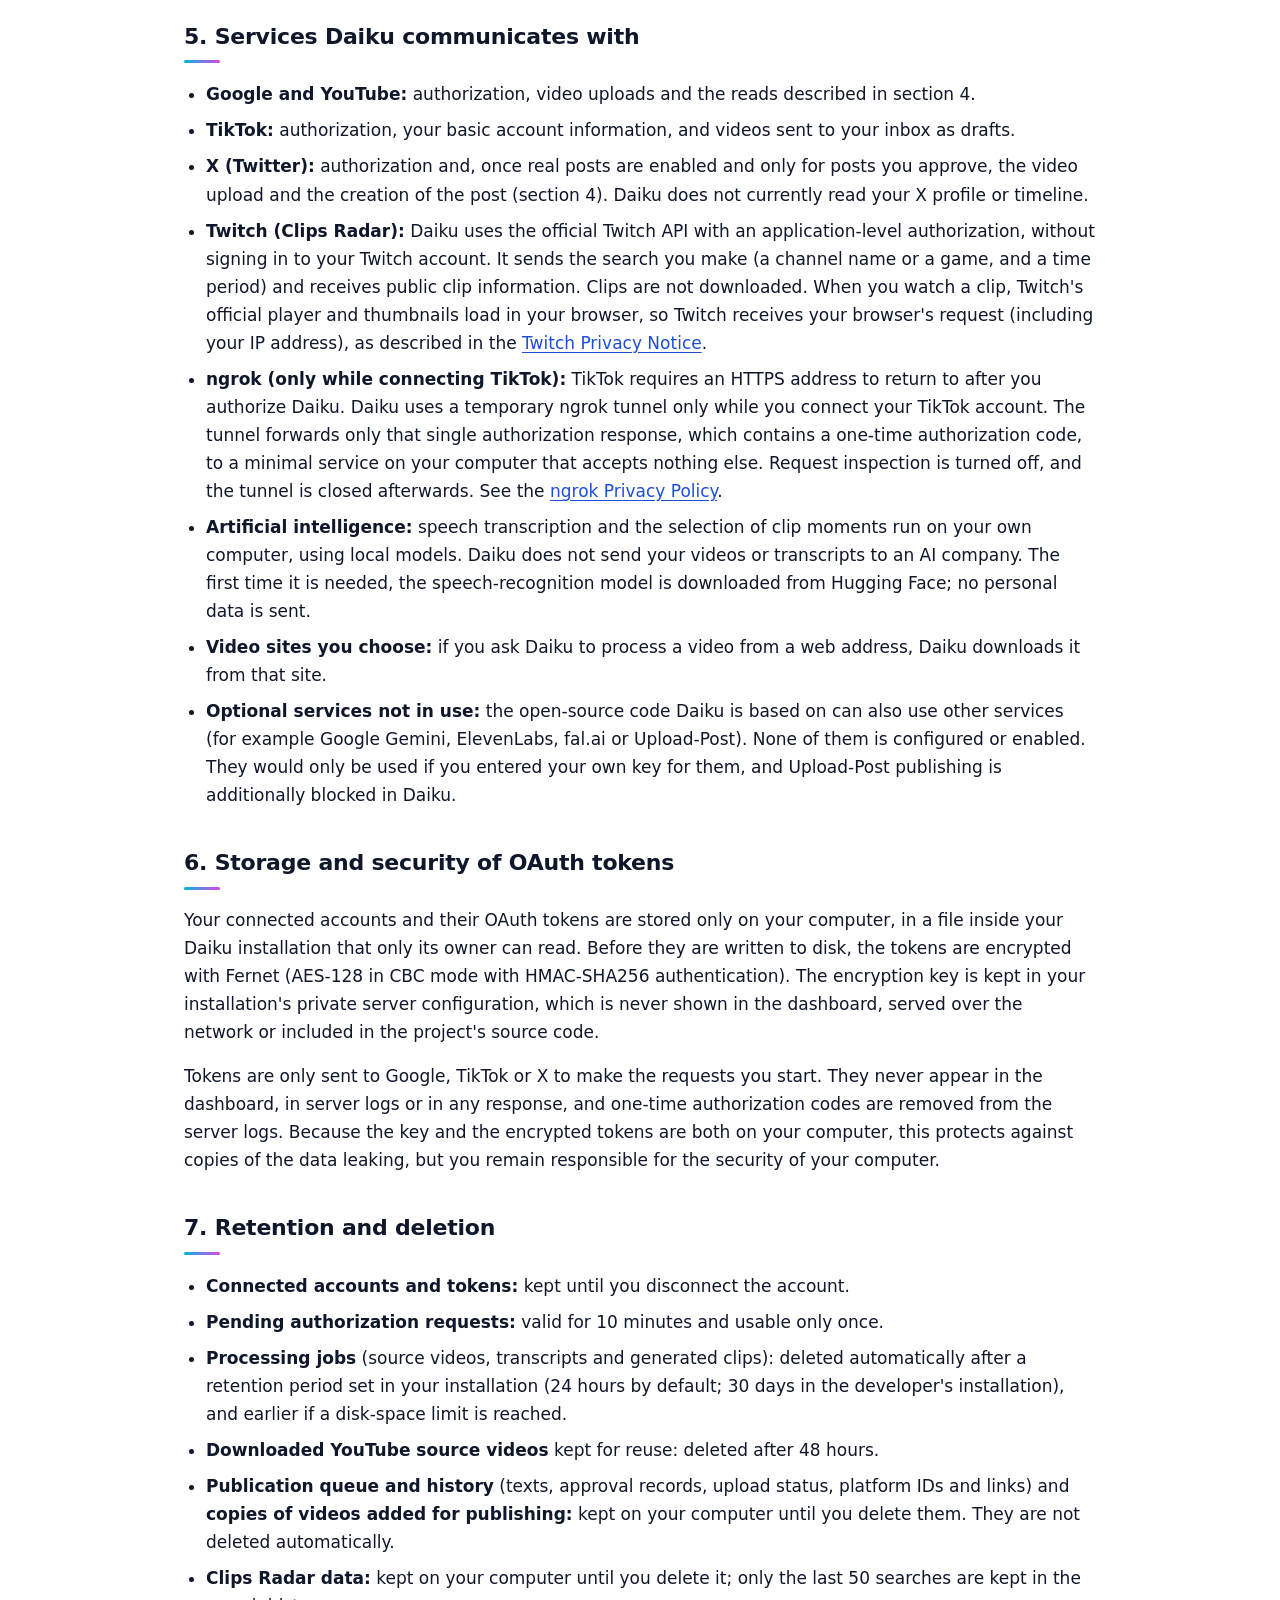
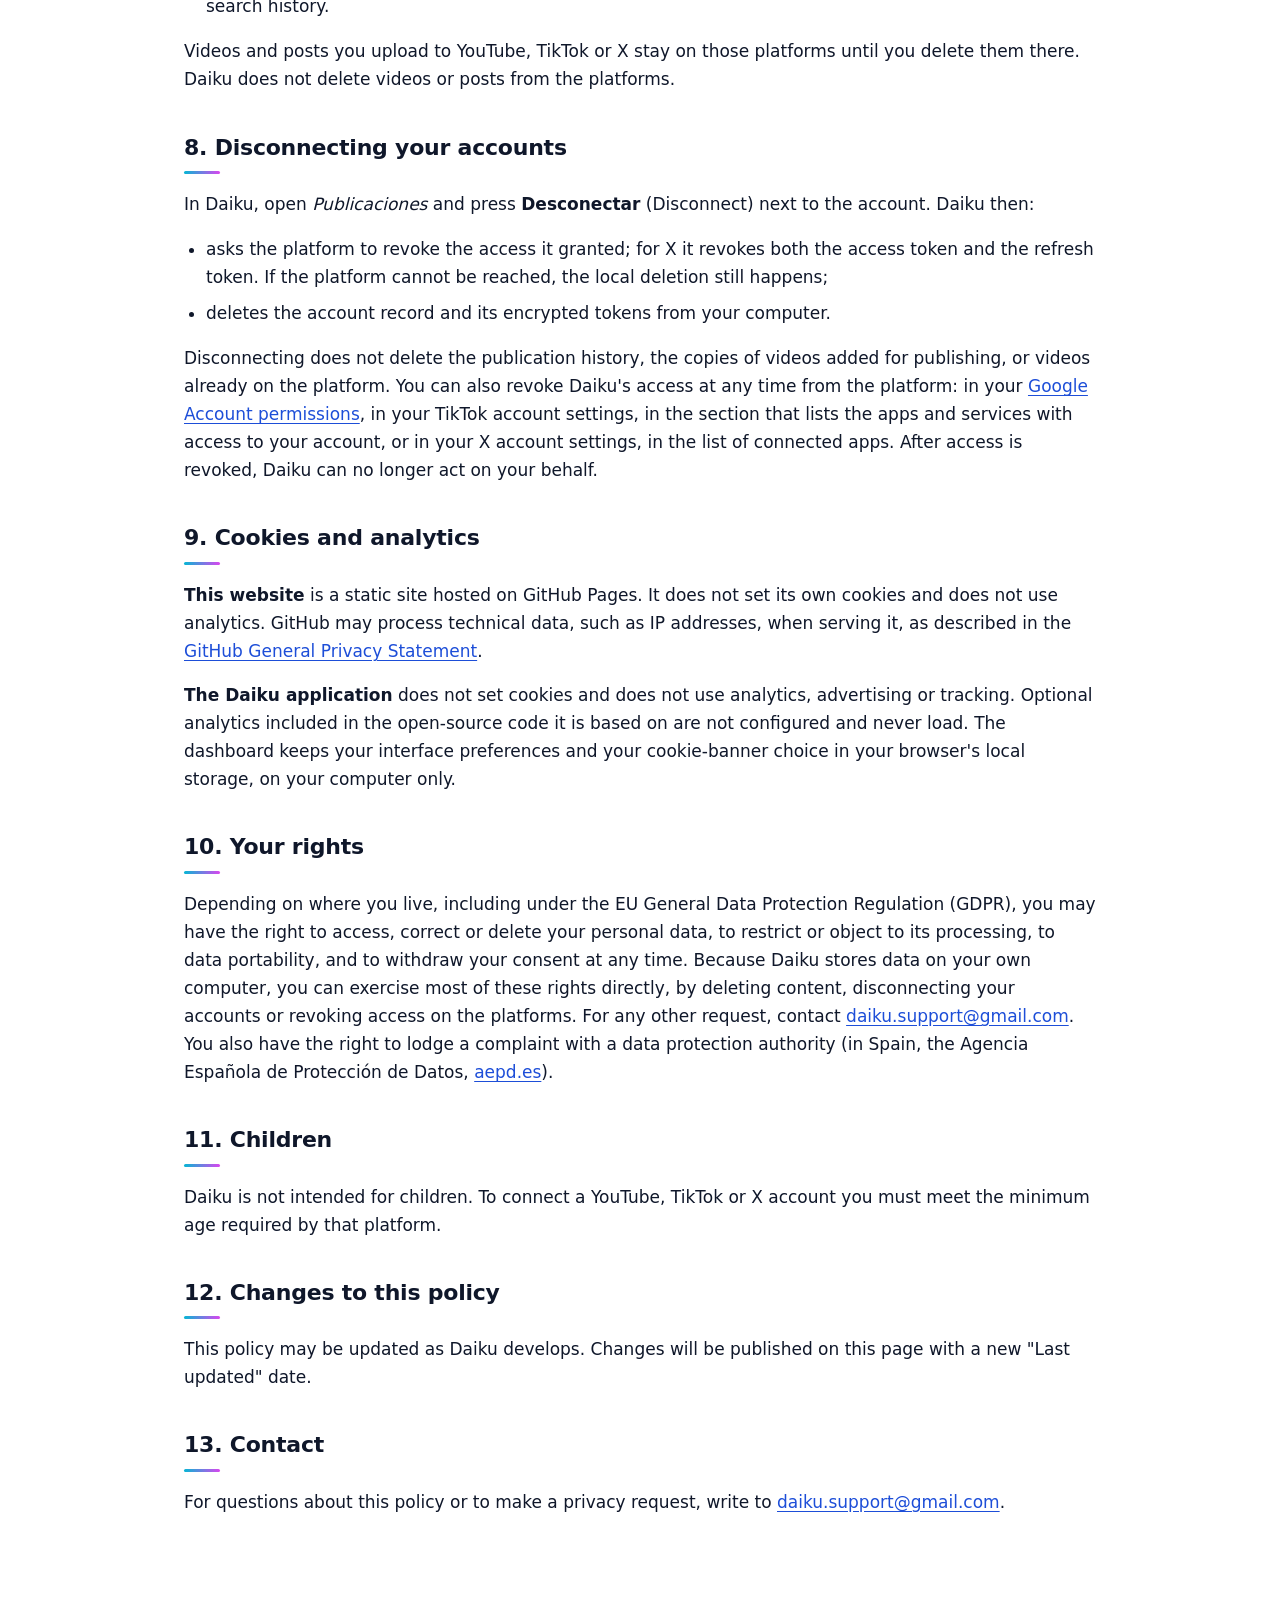
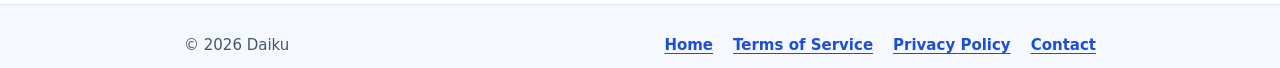
==== commit b37c7e4e: "Reflect X (Twitter) connection on the site Home, Privacy and Terms now list X as the platform for En" ====
--- a/privacy/index.html
+++ b/privacy/index.html
@@ -27,7 +27,7 @@
   <main class="legal">
     <div class="wrap">
       <p class="meta">Last updated: November 19, 2026</p>
-      <p>This Privacy Policy explains what information Daiku processes, where it is kept and who receives it, including when you connect your YouTube or TikTok account. Daiku is a self-hosted application based on the open-source OpenShorts project. It runs on your own computer using Docker and is currently in development and testing.</p>
+      <p>This Privacy Policy explains what information Daiku processes, where it is kept and who receives it, including when you connect your YouTube, TikTok or X (Twitter) account. Daiku is a self-hosted application based on the open-source OpenShorts project. It runs on your own computer using Docker and is currently in development and testing.</p>
       <p>Daiku is a personal project, not a registered company.<br>
         <strong>Responsible party:</strong> Jaime (individual developer of Daiku)<br>
         <strong>Contact:</strong> <a href="mailto:daiku.support@gmail.com">daiku.support@gmail.com</a></p>
@@ -41,11 +41,12 @@
         <li><strong>Your approval records:</strong> for each video you approve for upload, the time of approval, your confirmation that you watched it, and the reuse-rights basis and any evidence note you type in.</li>
         <li><strong>Connected YouTube account:</strong> your channel ID and channel name, the permissions you granted, and the time you connected it. After an upload, Daiku also reads the uploaded video's ID, privacy setting and upload status to confirm the result.</li>
         <li><strong>Connected TikTok account:</strong> your TikTok account identifier (open_id) and display name, received with the <code>user.info.basic</code> permission, plus the permissions you granted and the time you connected it.</li>
+        <li><strong>Connected X account:</strong> the permissions you granted and the time you connected it. Daiku does not currently read your X profile, so it does not store your X user ID, username or any other profile information.</li>
         <li><strong>OAuth tokens:</strong> the access tokens and refresh tokens that let Daiku act on your behalf within the permissions you granted.</li>
         <li><strong>Publication results:</strong> the status history of each upload and, when it succeeds, the platform's video ID and link.</li>
         <li><strong>Clips Radar:</strong> public information about Twitch clips returned by the official Twitch API (such as the clip title and link, the channel name, the name of the person who created the clip, the language, the view count and the date), together with your own ratings, notes and rights status for each clip.</li>
       </ul>
-      <p>Daiku never asks for or stores your YouTube, Google or TikTok password. You sign in on each platform's own authorization page.</p>
+      <p>Daiku never asks for or stores your YouTube, Google, TikTok or X password. You sign in on each platform's own authorization page.</p>
 
       <h2>3. How Daiku uses this information</h2>
       <ul>
@@ -57,7 +58,7 @@
       </ul>
       <p>Daiku does not sell personal data, does not use it for advertising and does not share it with anyone other than the platforms and services described in section 5.</p>
 
-      <h2>4. YouTube and TikTok permissions</h2>
+      <h2>4. YouTube, TikTok and X permissions</h2>
       <p><strong>YouTube.</strong> Daiku uses Google's OAuth authorization and the YouTube Data API v3, with exactly these permissions:</p>
       <ul>
         <li><code>youtube.upload</code>: to upload the videos you approve;</li>
@@ -70,22 +71,38 @@
         <li><code>video.upload</code>: to send the videos you approve to your TikTok inbox as drafts. You finish and publish each draft yourself in the TikTok app.</li>
       </ul>
       <p><strong>Daiku does not publish directly to TikTok.</strong> Direct publishing is not available.</p>
-      <p>Once a video reaches YouTube or TikTok, it is also governed by that platform's policies: the <a href="https://policies.google.com/privacy">Google Privacy Policy</a>, the <a href="https://www.youtube.com/t/terms">YouTube Terms of Service</a> and the <a href="https://www.tiktok.com/legal/privacy-policy">TikTok Privacy Policy</a>.</p>
+      <p><strong>X (Twitter).</strong> Daiku uses X's OAuth 2.0 authorization (with PKCE) and the X API. Your X account can be connected, and it is used by default for clips in English. It requests these permissions:</p>
+      <ul>
+        <li><code>tweet.write</code>: to create a post with a video you approve;</li>
+        <li><code>tweet.read</code> and <code>users.read</code>: required by X to create posts. Daiku does not currently use them to read your profile, your timeline or anyone else's posts;</li>
+        <li><code>media.write</code>: to upload the video of a post you approve;</li>
+        <li><code>offline.access</code>: to keep the connection without asking you to authorize Daiku again.</li>
+      </ul>
+      <p><strong>Real posts to X are currently disabled.</strong> When they are enabled and you approve and start a post, Daiku will send X the video file and the post text you prepared (title, description and hashtags). Links in X posts are blocked by default.</p>
+      <p>The X API is billed per use to whoever registers the X developer application used by the installation, not to the people who view the posts. Daiku includes spending controls:</p>
+      <ul>
+        <li>the monthly budget is 0 by default, and nothing billable is sent without your explicit authorization;</li>
+        <li>the estimated cost is reserved before each request and shown to you before you publish;</li>
+        <li>an operation whose price is not confirmed is blocked;</li>
+        <li>a request whose outcome is unclear is never retried automatically.</li>
+      </ul>
+      <p>Once a video reaches YouTube, TikTok or X, it is also governed by that platform's policies: the <a href="https://policies.google.com/privacy">Google Privacy Policy</a>, the <a href="https://www.youtube.com/t/terms">YouTube Terms of Service</a>, the <a href="https://www.tiktok.com/legal/privacy-policy">TikTok Privacy Policy</a> and the <a href="https://x.com/en/privacy">X Privacy Policy</a>.</p>
 
       <h2>5. Services Daiku communicates with</h2>
       <ul>
         <li><strong>Google and YouTube:</strong> authorization, video uploads and the reads described in section 4.</li>
         <li><strong>TikTok:</strong> authorization, your basic account information, and videos sent to your inbox as drafts.</li>
+        <li><strong>X (Twitter):</strong> authorization and, once real posts are enabled and only for posts you approve, the video upload and the creation of the post (section 4). Daiku does not currently read your X profile or timeline.</li>
         <li><strong>Twitch (Clips Radar):</strong> Daiku uses the official Twitch API with an application-level authorization, without signing in to your Twitch account. It sends the search you make (a channel name or a game, and a time period) and receives public clip information. Clips are not downloaded. When you watch a clip, Twitch's official player and thumbnails load in your browser, so Twitch receives your browser's request (including your IP address), as described in the <a href="https://www.twitch.tv/p/legal/privacy-notice/">Twitch Privacy Notice</a>.</li>
         <li><strong>ngrok (only while connecting TikTok):</strong> TikTok requires an HTTPS address to return to after you authorize Daiku. Daiku uses a temporary ngrok tunnel only while you connect your TikTok account. The tunnel forwards only that single authorization response, which contains a one-time authorization code, to a minimal service on your computer that accepts nothing else. Request inspection is turned off, and the tunnel is closed afterwards. See the <a href="https://ngrok.com/privacy">ngrok Privacy Policy</a>.</li>
         <li><strong>Artificial intelligence:</strong> speech transcription and the selection of clip moments run on your own computer, using local models. Daiku does not send your videos or transcripts to an AI company. The first time it is needed, the speech-recognition model is downloaded from Hugging Face; no personal data is sent.</li>
         <li><strong>Video sites you choose:</strong> if you ask Daiku to process a video from a web address, Daiku downloads it from that site.</li>
-        <li><strong>Optional services not in use:</strong> the open-source code Daiku is based on can also use other services (for example Google Gemini, ElevenLabs, fal.ai or Upload-Post), and Daiku includes an X (Twitter) integration. None of them is configured or enabled. They would only be used if you entered your own key for them, and Upload-Post publishing is additionally blocked in Daiku.</li>
+        <li><strong>Optional services not in use:</strong> the open-source code Daiku is based on can also use other services (for example Google Gemini, ElevenLabs, fal.ai or Upload-Post). None of them is configured or enabled. They would only be used if you entered your own key for them, and Upload-Post publishing is additionally blocked in Daiku.</li>
       </ul>
 
       <h2>6. Storage and security of OAuth tokens</h2>
       <p>Your connected accounts and their OAuth tokens are stored only on your computer, in a file inside your Daiku installation that only its owner can read. Before they are written to disk, the tokens are encrypted with Fernet (AES-128 in CBC mode with HMAC-SHA256 authentication). The encryption key is kept in your installation's private server configuration, which is never shown in the dashboard, served over the network or included in the project's source code.</p>
-      <p>Tokens are only sent to Google or TikTok to make the requests you start. They never appear in the dashboard, in server logs or in any response, and one-time authorization codes are removed from the server logs. Because the key and the encrypted tokens are both on your computer, this protects against copies of the data leaking, but you remain responsible for the security of your computer.</p>
+      <p>Tokens are only sent to Google, TikTok or X to make the requests you start. They never appear in the dashboard, in server logs or in any response, and one-time authorization codes are removed from the server logs. Because the key and the encrypted tokens are both on your computer, this protects against copies of the data leaking, but you remain responsible for the security of your computer.</p>
 
       <h2>7. Retention and deletion</h2>
       <ul>
@@ -96,15 +113,15 @@
         <li><strong>Publication queue and history</strong> (texts, approval records, upload status, platform IDs and links) and <strong>copies of videos added for publishing:</strong> kept on your computer until you delete them. They are not deleted automatically.</li>
         <li><strong>Clips Radar data:</strong> kept on your computer until you delete it; only the last 50 searches are kept in the search history.</li>
       </ul>
-      <p>Videos you upload to YouTube or TikTok stay on those platforms until you delete them there. Daiku does not delete videos from the platforms.</p>
+      <p>Videos and posts you upload to YouTube, TikTok or X stay on those platforms until you delete them there. Daiku does not delete videos or posts from the platforms.</p>
 
       <h2>8. Disconnecting your accounts</h2>
       <p>In Daiku, open <em>Publicaciones</em> and press <strong>Desconectar</strong> (Disconnect) next to the account. Daiku then:</p>
       <ul>
-        <li>asks the platform to revoke the access it granted (if the platform cannot be reached, the local deletion still happens);</li>
+        <li>asks the platform to revoke the access it granted; for X it revokes both the access token and the refresh token. If the platform cannot be reached, the local deletion still happens;</li>
         <li>deletes the account record and its encrypted tokens from your computer.</li>
       </ul>
-      <p>Disconnecting does not delete the publication history, the copies of videos added for publishing, or videos already on the platform. You can also revoke Daiku's access at any time from the platform: in your <a href="https://myaccount.google.com/permissions">Google Account permissions</a>, or in your TikTok account settings, in the section that lists the apps and services with access to your account. After access is revoked, Daiku can no longer act on your behalf.</p>
+      <p>Disconnecting does not delete the publication history, the copies of videos added for publishing, or videos already on the platform. You can also revoke Daiku's access at any time from the platform: in your <a href="https://myaccount.google.com/permissions">Google Account permissions</a>, in your TikTok account settings, in the section that lists the apps and services with access to your account, or in your X account settings, in the list of connected apps. After access is revoked, Daiku can no longer act on your behalf.</p>
 
       <h2>9. Cookies and analytics</h2>
       <p><strong>This website</strong> is a static site hosted on GitHub Pages. It does not set its own cookies and does not use analytics. GitHub may process technical data, such as IP addresses, when serving it, as described in the <a href="https://docs.github.com/en/site-policy/privacy-policies/github-general-privacy-statement">GitHub General Privacy Statement</a>.</p>
@@ -114,7 +131,7 @@
       <p>Depending on where you live, including under the EU General Data Protection Regulation (GDPR), you may have the right to access, correct or delete your personal data, to restrict or object to its processing, to data portability, and to withdraw your consent at any time. Because Daiku stores data on your own computer, you can exercise most of these rights directly, by deleting content, disconnecting your accounts or revoking access on the platforms. For any other request, contact <a href="mailto:daiku.support@gmail.com">daiku.support@gmail.com</a>. You also have the right to lodge a complaint with a data protection authority (in Spain, the Agencia Española de Protección de Datos, <a href="https://www.aepd.es">aepd.es</a>).</p>
 
       <h2>11. Children</h2>
-      <p>Daiku is not intended for children. To connect a YouTube or TikTok account you must meet the minimum age required by that platform.</p>
+      <p>Daiku is not intended for children. To connect a YouTube, TikTok or X account you must meet the minimum age required by that platform.</p>
 
       <h2>12. Changes to this policy</h2>
       <p>This policy may be updated as Daiku develops. Changes will be published on this page with a new "Last updated" date.</p>
